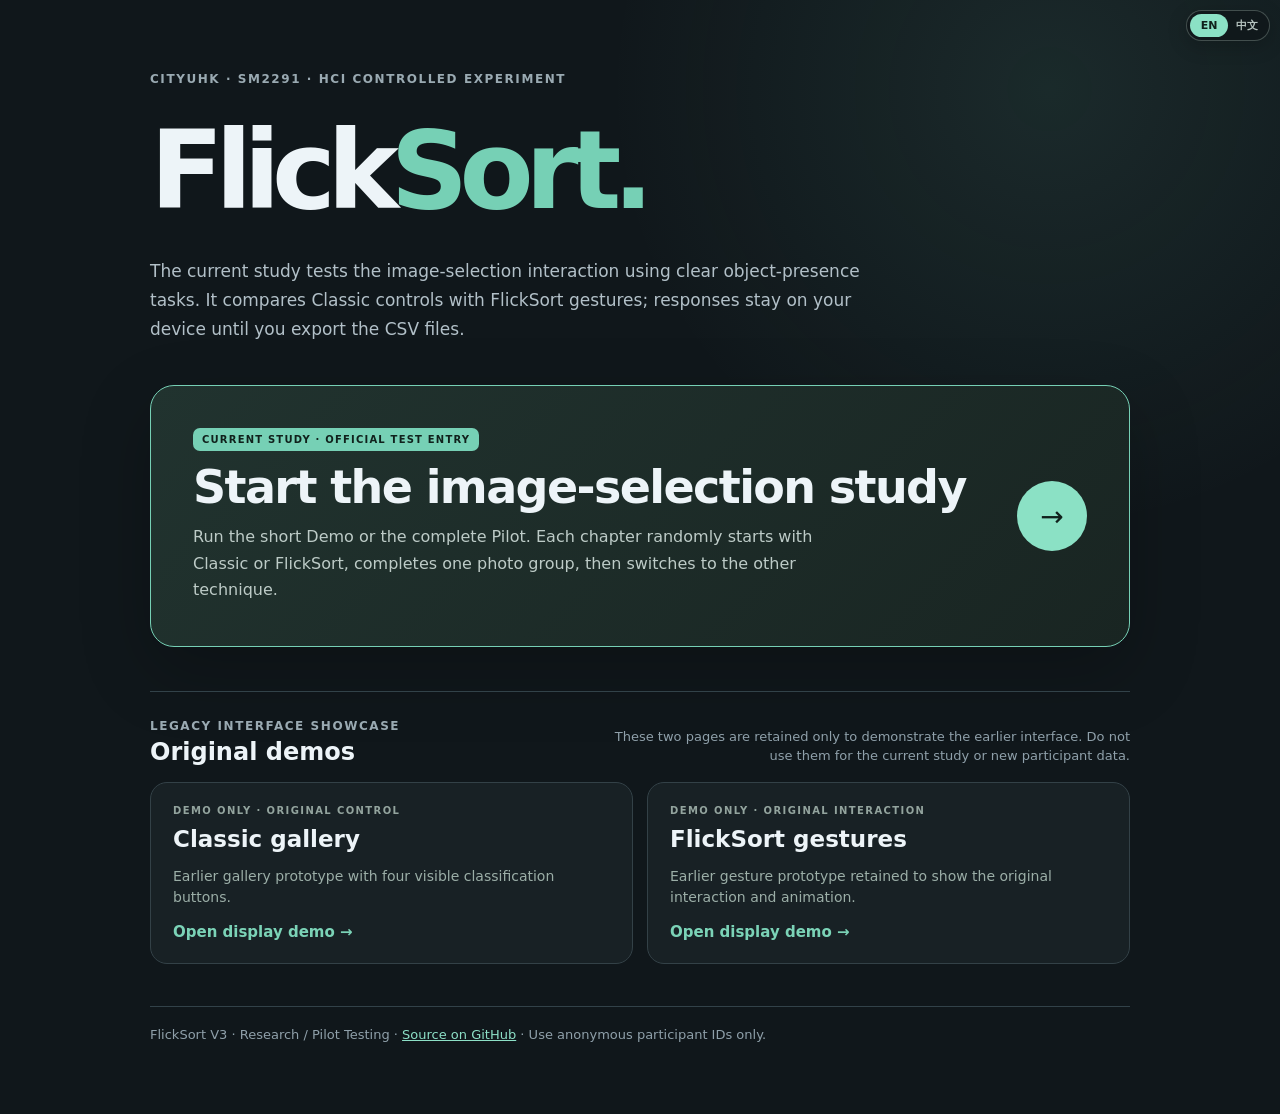
==== index.html @ ab628470 "Group technique runs and auto-assign participants" ====
<!doctype html>
<html lang="en">
<head>
  <meta charset="utf-8">
  <meta name="viewport" content="width=device-width, initial-scale=1, viewport-fit=cover">
  <meta name="theme-color" content="#10171b">
  <title>FlickSort — HCI Interaction Study</title>
  <style>
    :root{font-family:system-ui,-apple-system,"Segoe UI",sans-serif;color:#edf4f8;background:#10171b}
    *{box-sizing:border-box}
    body{margin:0;padding:clamp(20px,6vw,72px);background:radial-gradient(circle at 82% 8%,rgba(118,208,181,.1),transparent 30%),#10171b}
    .wrap{max-width:980px;margin:auto}
    .eyebrow,.section-label{color:#9aaab2;letter-spacing:.13em;font-size:12px;font-weight:750}
    .logo{font-size:clamp(60px,12vw,108px);letter-spacing:-.08em;font-weight:750;line-height:1.1;margin:26px 0}
    h1 span{color:#76d0b5}
    .lead{color:#b2c0c8;line-height:1.7;max-width:730px;font-size:17px}
    .primary-card{display:grid;grid-template-columns:1fr auto;gap:28px;align-items:center;margin-top:42px;padding:clamp(25px,4vw,42px);color:inherit;text-decoration:none;border:1px solid #76d0b5;border-radius:24px;background:linear-gradient(135deg,#21332f,#192522);box-shadow:0 24px 70px rgba(0,0,0,.22);transition:transform .2s,border-color .2s}
    .primary-card:hover{transform:translateY(-4px);border-color:#b0f2dd}
    .primary-card h2{margin:9px 0 10px;font-size:clamp(30px,5vw,46px);letter-spacing:-.035em}
    .primary-card p{max-width:660px;margin:0;color:#bdcbc7;line-height:1.65}
    .badge{display:inline-flex;padding:6px 9px;color:#10211c;border-radius:7px;background:#76d0b5;font-size:10px;font-weight:850;letter-spacing:.12em}
    .start{display:grid;width:70px;height:70px;place-items:center;color:#10211c;border-radius:50%;background:#8be1c5;font-size:28px}
    .demo-section{margin-top:44px;padding-top:27px;border-top:1px solid #324249}
    .demo-heading{display:flex;justify-content:space-between;gap:20px;align-items:end;margin-bottom:16px}
    .demo-heading h2{margin:5px 0 0;font-size:24px}
    .demo-heading p{max-width:520px;margin:0;color:#8fa0aa;font-size:13px;line-height:1.5;text-align:right}
    .cards{display:grid;grid-template-columns:repeat(2,minmax(0,1fr));gap:14px}
    .card{color:inherit;text-decoration:none;border:1px solid #334147;padding:22px;border-radius:17px;background:#182125;transition:transform .2s,border-color .2s}
    .card:hover{transform:translateY(-3px);border-color:#6f8d86}
    .tag{font-size:10px;letter-spacing:.14em;color:#93a49e;font-weight:800}
    .card h3{font-size:23px;margin:10px 0}
    .card p{color:#9baea7;line-height:1.55;font-size:14px}
    .arrow{font-size:15px;color:#7bd3b7;font-weight:750}
    footer{border-top:1px solid #324249;margin-top:42px;padding-top:20px;color:#8fa0aa;font-size:13px}
    a{color:inherit}footer a{color:#8de0c7}
    @media(max-width:640px){.primary-card{grid-template-columns:1fr}.start{width:52px;height:52px}.demo-heading{display:block}.demo-heading p{text-align:left;margin-top:8px}.cards{grid-template-columns:1fr}}
  </style>
</head>
<body>
  <div class="wrap">
    <div class="eyebrow">CITYUHK · SM2291 · HCI CONTROLLED EXPERIMENT</div>
    <h1 class="logo">Flick<span>Sort.</span></h1>
    <p class="lead">The current study tests the image-selection interaction using clear object-presence tasks. It compares Classic controls with FlickSort gestures; responses stay on your device until you export the CSV files.</p>

    <a class="primary-card" href="study-v3/">
      <div>
        <span class="badge">CURRENT STUDY · 当前正式测试入口</span>
        <h2>Start the image-selection study</h2>
        <p>Run the short Demo or the complete Pilot. Each chapter randomly starts with Classic or FlickSort, completes one photo group, then switches to the other technique.</p>
      </div>
      <span class="start" aria-hidden="true">→</span>
    </a>

    <section class="demo-section" aria-labelledby="demoTitle">
      <div class="demo-heading">
        <div><div class="section-label">LEGACY INTERFACE SHOWCASE</div><h2 id="demoTitle">Original demos</h2></div>
        <p>These two pages are retained only to demonstrate the earlier interface. Do not use them for the current study or new participant data.</p>
      </div>
      <div class="cards">
        <a class="card" href="classic.html">
          <div class="tag">DEMO ONLY · ORIGINAL CONTROL</div>
          <h3>Classic gallery</h3>
          <p>Earlier gallery prototype with four visible classification buttons.</p>
          <div class="arrow">Open display demo →</div>
        </a>
        <a class="card" href="flicksort.html">
          <div class="tag">DEMO ONLY · ORIGINAL INTERACTION</div>
          <h3>FlickSort gestures</h3>
          <p>Earlier gesture prototype retained to show the original interaction and animation.</p>
          <div class="arrow">Open display demo →</div>
        </a>
      </div>
    </section>

    <footer>FlickSort V3 · Research / Pilot Testing · <a href="https://github.com/Yatging/FlickSort">Source on GitHub</a> · Use anonymous participant IDs only.</footer>
  </div>
  <script src="language.js?v=3.3.0"></script>
</body>
</html>
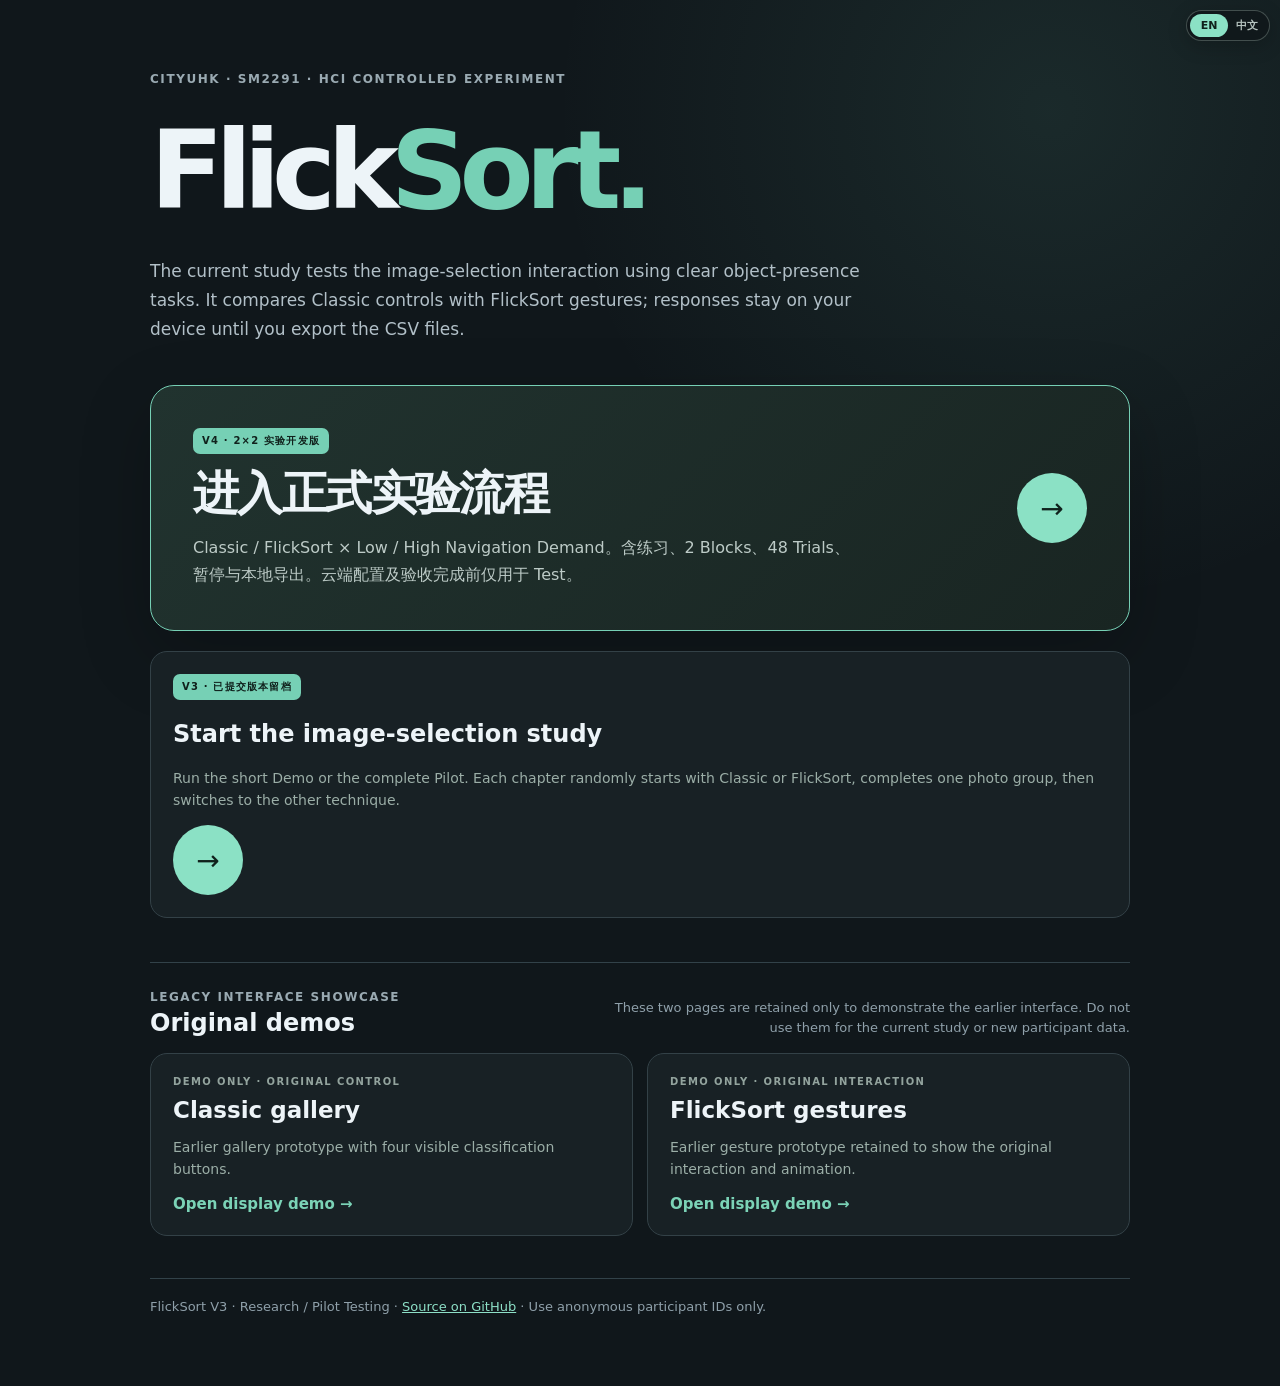
==== commit f6fa3c63: "feat: add isolated 2x2 experiment, durable queue and secured Supabase backend" ====
--- a/index.html
+++ b/index.html
@@ -42,9 +42,13 @@
     <h1 class="logo">Flick<span>Sort.</span></h1>
     <p class="lead">The current study tests the image-selection interaction using clear object-presence tasks. It compares Classic controls with FlickSort gestures; responses stay on your device until you export the CSV files.</p>
 
-    <a class="primary-card" href="study-v3/">
+    <a class="primary-card" href="experiment/">
+      <div><span class="badge">V4 · 2×2 实验开发版</span><h2>进入正式实验流程</h2><p>Classic / FlickSort × Low / High Navigation Demand。含练习、2 Blocks、48 Trials、暂停与本地导出。云端配置及验收完成前仅用于 Test。</p></div>
+      <span class="start" aria-hidden="true">→</span>
+    </a>
+    <a class="card" style="display:block;margin-top:20px" href="study-v3/">
       <div>
-        <span class="badge">CURRENT STUDY · 当前正式测试入口</span>
+        <span class="badge">V3 · 已提交版本留档</span>
         <h2>Start the image-selection study</h2>
         <p>Run the short Demo or the complete Pilot. Each chapter randomly starts with Classic or FlickSort, completes one photo group, then switches to the other technique.</p>
       </div>
@@ -74,6 +78,7 @@
 
     <footer>FlickSort V3 · Research / Pilot Testing · <a href="https://github.com/Yatging/FlickSort">Source on GitHub</a> · Use anonymous participant IDs only.</footer>
   </div>
-  <script src="language.js?v=3.3.0"></script>
+  <!-- 加载交互脚本；V3先加载scoring.js再加载app.js。 -->
+  <script src="language.js?v=3.3.1"></script>
 </body>
 </html>
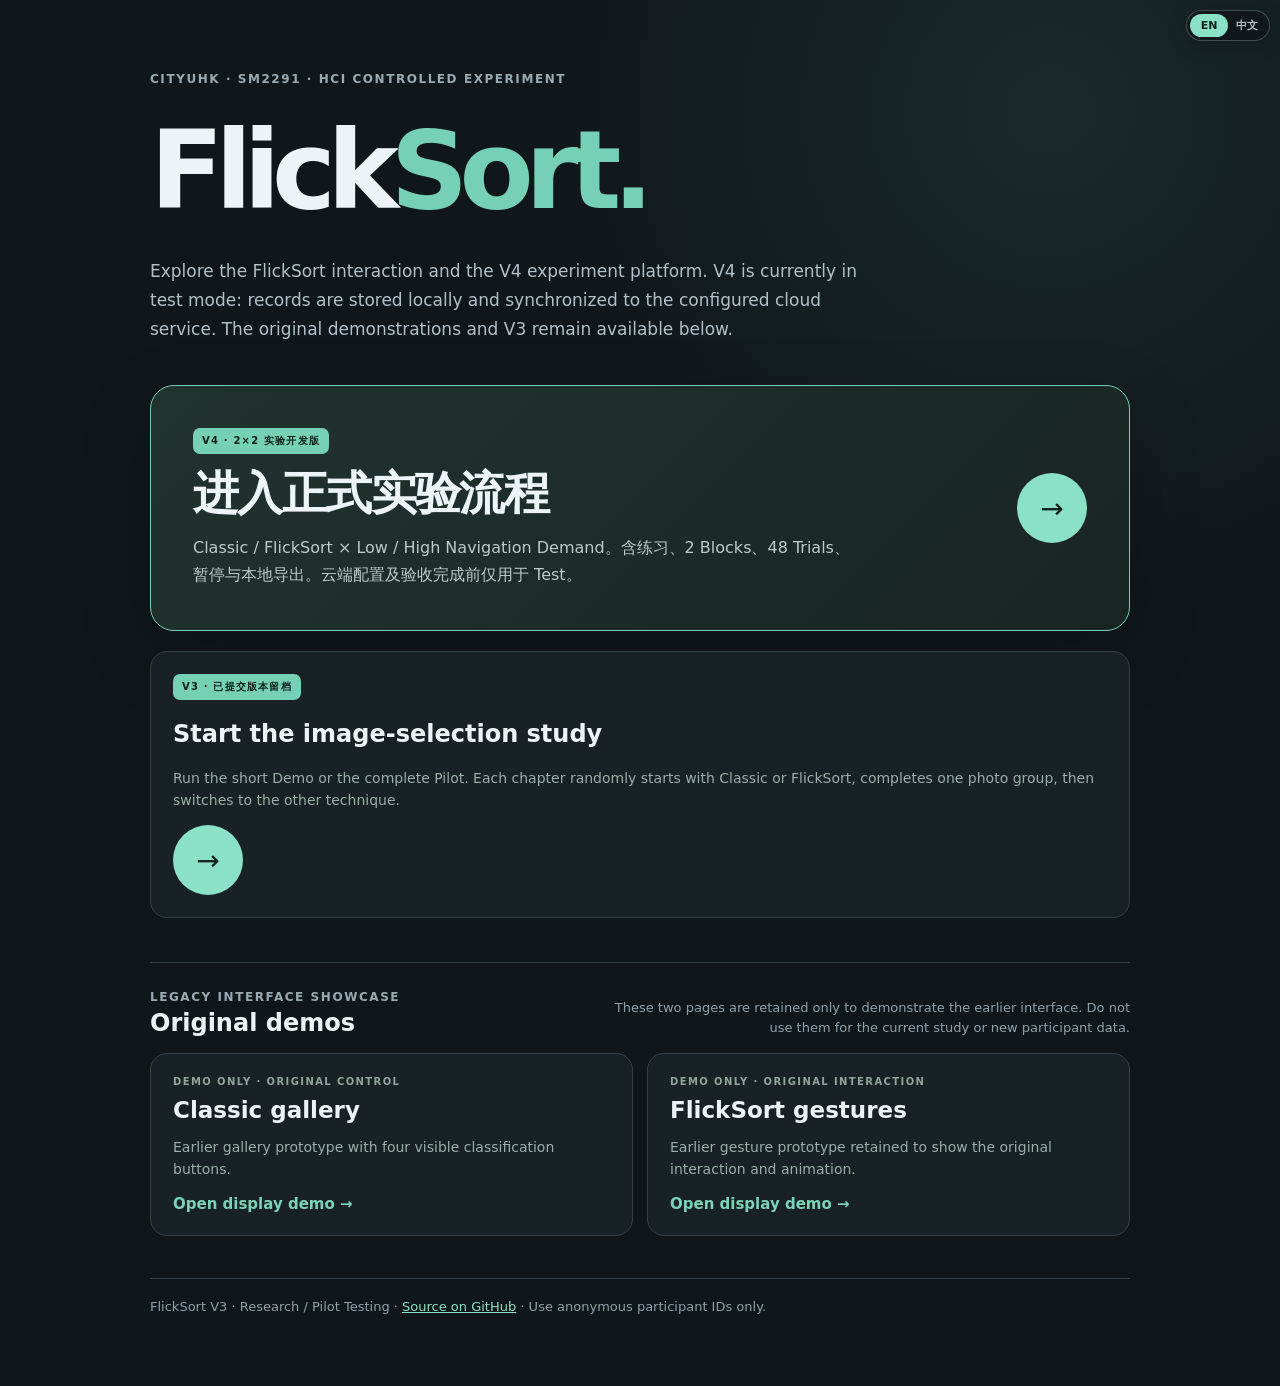
==== commit 2a43722a: "Clearly mark test mode before public preview" ====
--- a/index.html
+++ b/index.html
@@ -40,7 +40,7 @@
   <div class="wrap">
     <div class="eyebrow">CITYUHK · SM2291 · HCI CONTROLLED EXPERIMENT</div>
     <h1 class="logo">Flick<span>Sort.</span></h1>
-    <p class="lead">The current study tests the image-selection interaction using clear object-presence tasks. It compares Classic controls with FlickSort gestures; responses stay on your device until you export the CSV files.</p>
+    <p class="lead">Explore the FlickSort interaction and the V4 experiment platform. V4 is currently in test mode: records are stored locally and synchronized to the configured cloud service. The original demonstrations and V3 remain available below.</p>
 
     <a class="primary-card" href="experiment/">
       <div><span class="badge">V4 · 2×2 实验开发版</span><h2>进入正式实验流程</h2><p>Classic / FlickSort × Low / High Navigation Demand。含练习、2 Blocks、48 Trials、暂停与本地导出。云端配置及验收完成前仅用于 Test。</p></div>
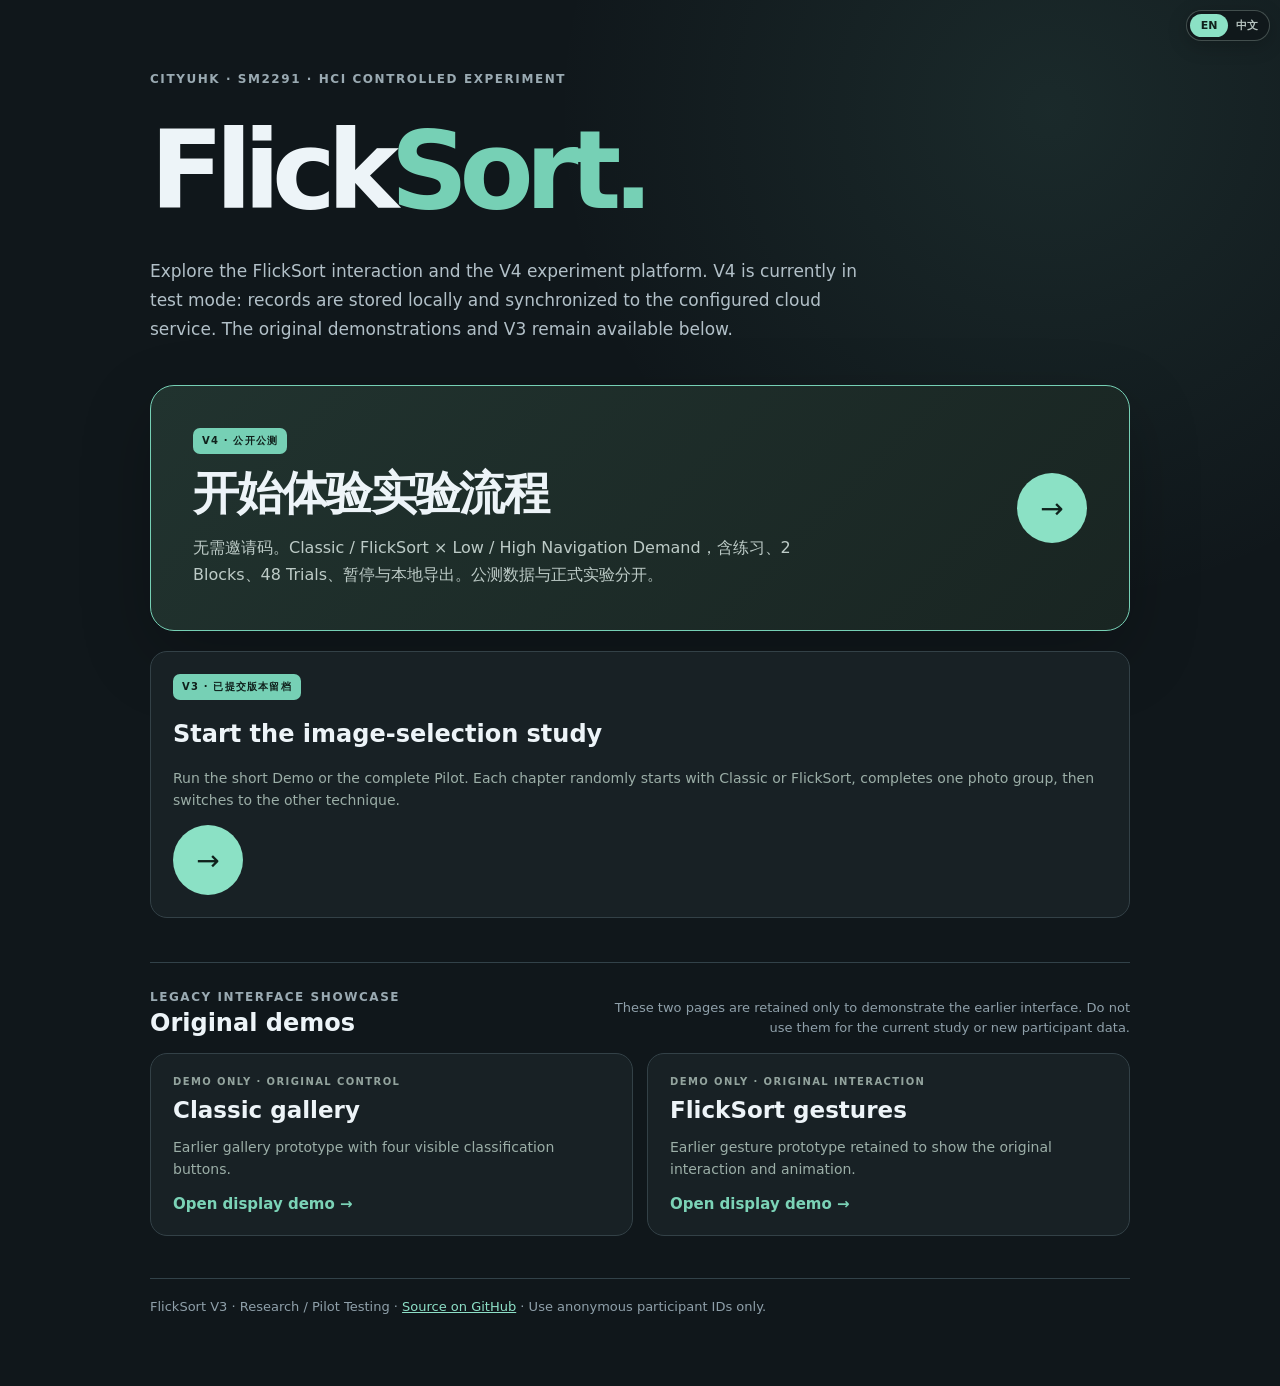
==== commit 99fafa7e: "Open no-invitation public pilot with bounded admission" ====
--- a/index.html
+++ b/index.html
@@ -43,7 +43,7 @@
     <p class="lead">Explore the FlickSort interaction and the V4 experiment platform. V4 is currently in test mode: records are stored locally and synchronized to the configured cloud service. The original demonstrations and V3 remain available below.</p>
 
     <a class="primary-card" href="experiment/">
-      <div><span class="badge">V4 · 2×2 实验开发版</span><h2>进入正式实验流程</h2><p>Classic / FlickSort × Low / High Navigation Demand。含练习、2 Blocks、48 Trials、暂停与本地导出。云端配置及验收完成前仅用于 Test。</p></div>
+      <div><span class="badge">V4 · 公开公测</span><h2>开始体验实验流程</h2><p>无需邀请码。Classic / FlickSort × Low / High Navigation Demand，含练习、2 Blocks、48 Trials、暂停与本地导出。公测数据与正式实验分开。</p></div>
       <span class="start" aria-hidden="true">→</span>
     </a>
     <a class="card" style="display:block;margin-top:20px" href="study-v3/">
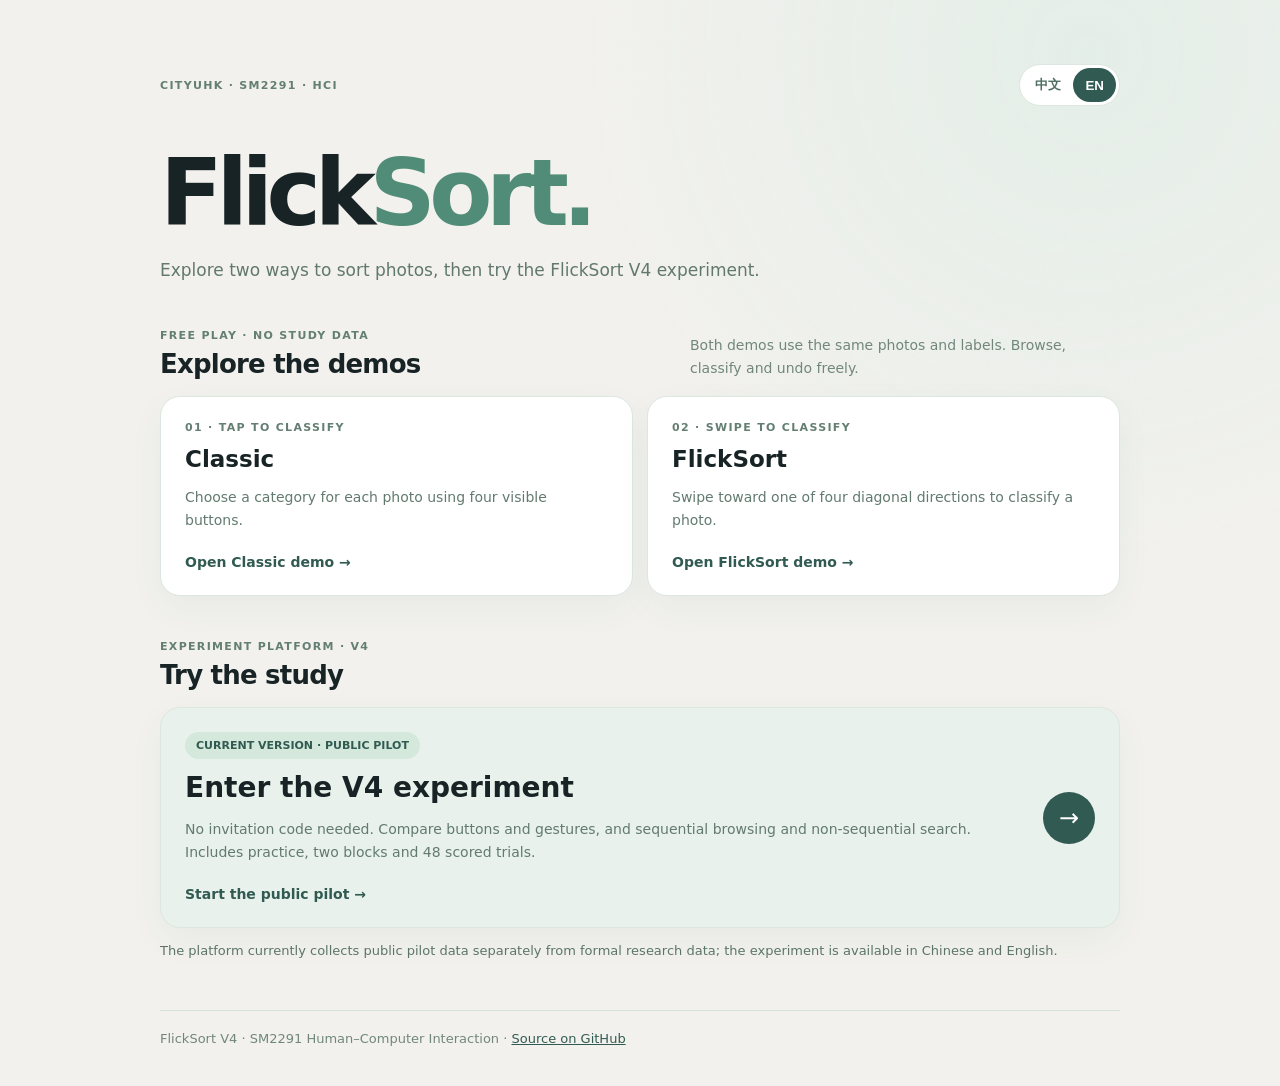
==== commit 7cf5493e: "Promote V4 and add complete English participant interface" ====
--- a/index.html
+++ b/index.html
@@ -1,84 +1,21 @@
 <!doctype html>
-<html lang="en">
+<html lang="zh-Hans">
 <head>
-  <meta charset="utf-8">
-  <meta name="viewport" content="width=device-width, initial-scale=1, viewport-fit=cover">
-  <meta name="theme-color" content="#10171b">
-  <title>FlickSort — HCI Interaction Study</title>
-  <style>
-    :root{font-family:system-ui,-apple-system,"Segoe UI",sans-serif;color:#edf4f8;background:#10171b}
-    *{box-sizing:border-box}
-    body{margin:0;padding:clamp(20px,6vw,72px);background:radial-gradient(circle at 82% 8%,rgba(118,208,181,.1),transparent 30%),#10171b}
-    .wrap{max-width:980px;margin:auto}
-    .eyebrow,.section-label{color:#9aaab2;letter-spacing:.13em;font-size:12px;font-weight:750}
-    .logo{font-size:clamp(60px,12vw,108px);letter-spacing:-.08em;font-weight:750;line-height:1.1;margin:26px 0}
-    h1 span{color:#76d0b5}
-    .lead{color:#b2c0c8;line-height:1.7;max-width:730px;font-size:17px}
-    .primary-card{display:grid;grid-template-columns:1fr auto;gap:28px;align-items:center;margin-top:42px;padding:clamp(25px,4vw,42px);color:inherit;text-decoration:none;border:1px solid #76d0b5;border-radius:24px;background:linear-gradient(135deg,#21332f,#192522);box-shadow:0 24px 70px rgba(0,0,0,.22);transition:transform .2s,border-color .2s}
-    .primary-card:hover{transform:translateY(-4px);border-color:#b0f2dd}
-    .primary-card h2{margin:9px 0 10px;font-size:clamp(30px,5vw,46px);letter-spacing:-.035em}
-    .primary-card p{max-width:660px;margin:0;color:#bdcbc7;line-height:1.65}
-    .badge{display:inline-flex;padding:6px 9px;color:#10211c;border-radius:7px;background:#76d0b5;font-size:10px;font-weight:850;letter-spacing:.12em}
-    .start{display:grid;width:70px;height:70px;place-items:center;color:#10211c;border-radius:50%;background:#8be1c5;font-size:28px}
-    .demo-section{margin-top:44px;padding-top:27px;border-top:1px solid #324249}
-    .demo-heading{display:flex;justify-content:space-between;gap:20px;align-items:end;margin-bottom:16px}
-    .demo-heading h2{margin:5px 0 0;font-size:24px}
-    .demo-heading p{max-width:520px;margin:0;color:#8fa0aa;font-size:13px;line-height:1.5;text-align:right}
-    .cards{display:grid;grid-template-columns:repeat(2,minmax(0,1fr));gap:14px}
-    .card{color:inherit;text-decoration:none;border:1px solid #334147;padding:22px;border-radius:17px;background:#182125;transition:transform .2s,border-color .2s}
-    .card:hover{transform:translateY(-3px);border-color:#6f8d86}
-    .tag{font-size:10px;letter-spacing:.14em;color:#93a49e;font-weight:800}
-    .card h3{font-size:23px;margin:10px 0}
-    .card p{color:#9baea7;line-height:1.55;font-size:14px}
-    .arrow{font-size:15px;color:#7bd3b7;font-weight:750}
-    footer{border-top:1px solid #324249;margin-top:42px;padding-top:20px;color:#8fa0aa;font-size:13px}
-    a{color:inherit}footer a{color:#8de0c7}
-    @media(max-width:640px){.primary-card{grid-template-columns:1fr}.start{width:52px;height:52px}.demo-heading{display:block}.demo-heading p{text-align:left;margin-top:8px}.cards{grid-template-columns:1fr}}
-  </style>
-</head>
-<body>
-  <div class="wrap">
-    <div class="eyebrow">CITYUHK · SM2291 · HCI CONTROLLED EXPERIMENT</div>
-    <h1 class="logo">Flick<span>Sort.</span></h1>
-    <p class="lead">Explore the FlickSort interaction and the V4 experiment platform. V4 is currently in test mode: records are stored locally and synchronized to the configured cloud service. The original demonstrations and V3 remain available below.</p>
-
-    <a class="primary-card" href="experiment/">
-      <div><span class="badge">V4 · 公开公测</span><h2>开始体验实验流程</h2><p>无需邀请码。Classic / FlickSort × Low / High Navigation Demand，含练习、2 Blocks、48 Trials、暂停与本地导出。公测数据与正式实验分开。</p></div>
-      <span class="start" aria-hidden="true">→</span>
-    </a>
-    <a class="card" style="display:block;margin-top:20px" href="study-v3/">
-      <div>
-        <span class="badge">V3 · 已提交版本留档</span>
-        <h2>Start the image-selection study</h2>
-        <p>Run the short Demo or the complete Pilot. Each chapter randomly starts with Classic or FlickSort, completes one photo group, then switches to the other technique.</p>
-      </div>
-      <span class="start" aria-hidden="true">→</span>
-    </a>
-
-    <section class="demo-section" aria-labelledby="demoTitle">
-      <div class="demo-heading">
-        <div><div class="section-label">LEGACY INTERFACE SHOWCASE</div><h2 id="demoTitle">Original demos</h2></div>
-        <p>These two pages are retained only to demonstrate the earlier interface. Do not use them for the current study or new participant data.</p>
-      </div>
-      <div class="cards">
-        <a class="card" href="classic.html">
-          <div class="tag">DEMO ONLY · ORIGINAL CONTROL</div>
-          <h3>Classic gallery</h3>
-          <p>Earlier gallery prototype with four visible classification buttons.</p>
-          <div class="arrow">Open display demo →</div>
-        </a>
-        <a class="card" href="flicksort.html">
-          <div class="tag">DEMO ONLY · ORIGINAL INTERACTION</div>
-          <h3>FlickSort gestures</h3>
-          <p>Earlier gesture prototype retained to show the original interaction and animation.</p>
-          <div class="arrow">Open display demo →</div>
-        </a>
-      </div>
-    </section>
-
-    <footer>FlickSort V3 · Research / Pilot Testing · <a href="https://github.com/Yatging/FlickSort">Source on GitHub</a> · Use anonymous participant IDs only.</footer>
-  </div>
-  <!-- 加载交互脚本；V3先加载scoring.js再加载app.js。 -->
-  <script src="language.js?v=3.3.1"></script>
-</body>
-</html>
+<meta charset="utf-8"><meta name="viewport" content="width=device-width,initial-scale=1,viewport-fit=cover"><meta name="theme-color" content="#f2f1ed">
+<title>FlickSort — Interaction Study</title>
+<style>
+:root{font-family:system-ui,-apple-system,"Segoe UI",sans-serif;color:#182326;background:#f2f1ed}*{box-sizing:border-box}body{margin:0;padding:clamp(20px,5vw,64px) 20px 40px;background:radial-gradient(circle at 85% 5%,#e4eee8,transparent 34%),#f2f1ed}a{color:inherit}.wrap{max-width:960px;margin:auto}.top{display:flex;justify-content:space-between;gap:16px;align-items:center}.eyebrow,.section-label,.tag{font-size:11px;letter-spacing:.12em;font-weight:800;color:#637e73}.lang{display:flex;background:#fff;border:1px solid #dce7df;border-radius:999px;padding:3px}.lang button{border:0;border-radius:999px;background:transparent;padding:8px 12px;color:#4f6f62;font-weight:700;cursor:pointer}.lang button[aria-pressed=true]{background:#315b52;color:#fff}.logo{font-size:clamp(54px,10vw,92px);letter-spacing:-.07em;line-height:1;margin:42px 0 16px}.logo span{color:#518c78}.lead{max-width:670px;color:#61786f;line-height:1.7;font-size:17px;margin:0}section{margin-top:44px}.heading{display:flex;justify-content:space-between;align-items:end;gap:18px;margin-bottom:17px}.heading h2{font-size:26px;letter-spacing:-.03em;margin:7px 0 0}.heading p{color:#71877c;max-width:430px;margin:0;line-height:1.6;font-size:14px}.cards{display:grid;grid-template-columns:1fr 1fr;gap:14px}.card,.study{display:block;text-decoration:none;background:#fff;border:1px solid #dce7df;border-radius:20px;padding:24px;transition:transform .18s,border-color .18s;box-shadow:0 12px 35px #315b520d}.card:hover,.study:hover{transform:translateY(-3px);border-color:#82ae9a}.card h3{font-size:23px;margin:12px 0}.card p,.study p{font-size:14px;line-height:1.65;color:#627a6f}.arrow{display:inline-block;margin-top:8px;font-size:14px;color:#315b52;font-weight:750}.study{background:#e8f1eb;display:flex;justify-content:space-between;align-items:center;gap:22px}.study h3{font-size:28px;margin:12px 0 8px}.badge{display:inline-block;border-radius:999px;background:#d4e8db;padding:7px 11px;color:#315b52;font-size:11px;font-weight:800}.go{flex:none;display:grid;place-items:center;width:52px;height:52px;border-radius:50%;background:#315b52;color:#fff;font-size:24px}.note{font-size:13px;line-height:1.6;color:#5c7469}footer{border-top:1px solid #d8e2dc;margin-top:48px;padding-top:20px;color:#71877c;font-size:13px}footer a{color:#315b52}a:focus-visible,button:focus-visible{outline:3px solid #86b7a5;outline-offset:3px}@media(max-width:600px){.cards{grid-template-columns:1fr}.heading{display:block}.heading p{margin-top:8px}.study{align-items:flex-start}.logo{margin-top:36px}.eyebrow{font-size:10px}}
+</style></head>
+<body><main class="wrap">
+<div class="top"><div class="eyebrow">CITYUHK · SM2291 · HCI</div><div class="lang" role="group" aria-label="Language / 语言"><button type="button" data-lang="zh">中文</button><button type="button" data-lang="en">EN</button></div></div>
+<h1 class="logo">Flick<span>Sort.</span></h1>
+<p class="lead" data-zh="探索两种照片分类方式，然后体验 FlickSort V4 实验流程。" data-en="Explore two ways to sort photos, then try the FlickSort V4 experiment.">探索两种照片分类方式，然后体验 FlickSort V4 实验流程。</p>
+<section aria-labelledby="demoTitle"><div class="heading"><div><div class="section-label" data-zh="自由体验 · 不记录实验数据" data-en="FREE PLAY · NO STUDY DATA">自由体验 · 不记录实验数据</div><h2 id="demoTitle" data-zh="先体验 Demo" data-en="Explore the demos">先体验 Demo</h2></div><p data-zh="两个 Demo 使用相同的照片和分类标签，可自由浏览、分类和撤销。" data-en="Both demos use the same photos and labels. Browse, classify and undo freely.">两个 Demo 使用相同的照片和分类标签，可自由浏览、分类和撤销。</p></div>
+<div class="cards"><a class="card" href="classic.html"><div class="tag" data-zh="01 · 点击分类" data-en="01 · TAP TO CLASSIFY">01 · 点击分类</div><h3>Classic</h3><p data-zh="使用四个可见按钮，给照片选择分类。" data-en="Choose a category for each photo using four visible buttons.">使用四个可见按钮，给照片选择分类。</p><span class="arrow" data-zh="打开 Classic Demo →" data-en="Open Classic demo →">打开 Classic Demo →</span></a><a class="card" href="flicksort.html"><div class="tag" data-zh="02 · 对角滑动分类" data-en="02 · SWIPE TO CLASSIFY">02 · 对角滑动分类</div><h3>FlickSort</h3><p data-zh="向四个对角方向滑动，为照片选择分类。" data-en="Swipe toward one of four diagonal directions to classify a photo.">向四个对角方向滑动，为照片选择分类。</p><span class="arrow" data-zh="打开 FlickSort Demo →" data-en="Open FlickSort demo →">打开 FlickSort Demo →</span></a></div></section>
+<section aria-labelledby="studyTitle"><div class="heading"><div><div class="section-label" data-zh="实验平台 · V4" data-en="EXPERIMENT PLATFORM · V4">实验平台 · V4</div><h2 id="studyTitle" data-zh="再参加测试" data-en="Try the study">再参加测试</h2></div></div>
+<a class="study" href="experiment/"><div><span class="badge" data-zh="当前版本 · 公开公测" data-en="CURRENT VERSION · PUBLIC PILOT">当前版本 · 公开公测</span><h3 data-zh="进入 V4 实验" data-en="Enter the V4 experiment">进入 V4 实验</h3><p data-zh="无需邀请码。比较按钮和手势，以及顺序浏览和非顺序查找。包含练习、两个 Block 和 48 次正式任务。" data-en="No invitation code needed. Compare buttons and gestures, and sequential browsing and non-sequential search. Includes practice, two blocks and 48 scored trials.">无需邀请码。比较按钮和手势，以及顺序浏览和非顺序查找。包含练习、两个 Block 和 48 次正式任务。</p><span class="arrow" data-zh="开始公测 →" data-en="Start the public pilot →">开始公测 →</span></div><span class="go" aria-hidden="true">→</span></a>
+<p class="note" data-zh="当前收集的是公测数据，与正式研究数据分开；实验流程支持中文和英文。" data-en="The platform currently collects public pilot data separately from formal research data; the experiment is available in Chinese and English.">当前收集的是公测数据，与正式研究数据分开；实验流程目前为中文。</p></section>
+<footer><span data-zh="FlickSort V4 · SM2291 人机互动" data-en="FlickSort V4 · SM2291 Human–Computer Interaction">FlickSort V4 · SM2291 人机互动</span> · <a href="https://github.com/Yatging/FlickSort" data-zh="GitHub 源码" data-en="Source on GitHub">GitHub 源码</a></footer>
+</main><script>
+(()=>{const key='flicksort-language';let lang;try{lang=localStorage.getItem(key)}catch(_){}if(!['zh','en'].includes(lang))lang=navigator.language?.toLowerCase().startsWith('zh')?'zh':'en';function set(next){lang=next;document.documentElement.lang=lang==='zh'?'zh-Hans':'en';document.querySelectorAll('[data-zh][data-en]').forEach(el=>el.textContent=el.dataset[lang]);document.querySelectorAll('[data-lang]').forEach(b=>b.setAttribute('aria-pressed',String(b.dataset.lang===lang)));try{localStorage.setItem(key,lang)}catch(_){}}document.querySelectorAll('[data-lang]').forEach(b=>b.addEventListener('click',()=>set(b.dataset.lang)));set(lang)})();
+</script></body></html>
